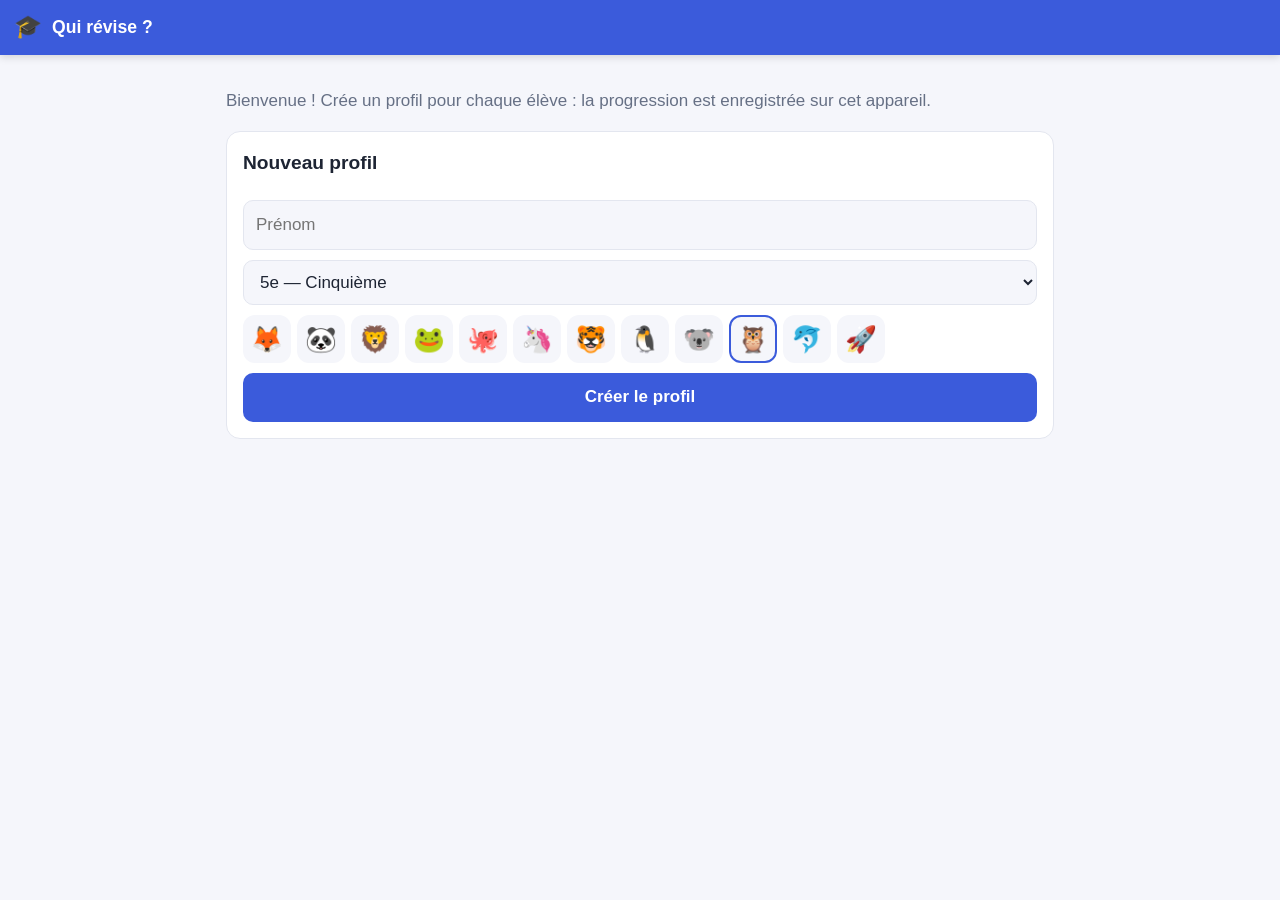
==== index.html @ 38a455ba "Révisio : socle de l'appli web (profils, cours, exercices, IA Gemini, PWA) Co-Authored-By: Claude Op" ====
<!doctype html>
<html lang="fr">
<head>
  <meta charset="utf-8">
  <meta name="viewport" content="width=device-width, initial-scale=1, viewport-fit=cover">
  <meta http-equiv="Content-Security-Policy" content="default-src 'self'; script-src 'self'; style-src 'self'; img-src 'self' data:; connect-src 'self' https://generativelanguage.googleapis.com; object-src 'none'; base-uri 'none'; form-action 'none'">
  <meta name="referrer" content="no-referrer">
  <title>Révisio</title>
  <meta name="description" content="Cours et exercices corrigés pour réviser la 5e et la 1re générale.">
  <meta name="theme-color" content="#3b5bdb">
  <link rel="manifest" href="manifest.webmanifest">
  <link rel="icon" href="icons/icon.svg" type="image/svg+xml">
  <link rel="apple-touch-icon" href="icons/icon-180.png">
  <meta name="apple-mobile-web-app-capable" content="yes">
  <meta name="apple-mobile-web-app-title" content="Révisio">
  <link rel="stylesheet" href="css/style.css">
  <script type="module" src="js/app.js"></script>
</head>
<body>
  <div id="app"><noscript>Active JavaScript pour utiliser Révisio.</noscript></div>
</body>
</html>
---- css/style.css ----
:root {
  --fond: #f5f6fb;
  --carte: #ffffff;
  --texte: #1d2433;
  --doux: #667085;
  --bord: #e3e6ef;
  --primaire: #3b5bdb;
  --vert: #2f9e44;
  --rouge: #e03131;
  --ia: #7048e8;
  --c: var(--primaire);
  --rayon: 14px;
  color-scheme: light dark;
}
@media (prefers-color-scheme: dark) {
  :root {
    --fond: #11141b;
    --carte: #1b2029;
    --texte: #e8ebf2;
    --doux: #98a2b3;
    --bord: #2c3340;
    --primaire: #748ffc;
    --vert: #51cf66;
    --rouge: #ff6b6b;
    --ia: #9775fa;
  }
}

* { box-sizing: border-box; }
html { -webkit-text-size-adjust: 100%; }
body {
  margin: 0;
  font: 17px/1.55 -apple-system, BlinkMacSystemFont, "Segoe UI", Roboto, "Helvetica Neue", Arial, sans-serif;
  background: var(--fond);
  color: var(--texte);
}
a { color: var(--primaire); }
main { max-width: 860px; margin: 0 auto; padding: 16px 16px calc(40px + env(safe-area-inset-bottom)); }
h2 { font-size: 1.2rem; margin: 0 0 12px; }

/* Barre du haut */
.barre {
  position: sticky; top: 0; z-index: 10;
  display: flex; align-items: center; gap: 10px;
  padding: calc(10px + env(safe-area-inset-top)) 14px 10px;
  background: var(--c); color: #fff;
  box-shadow: 0 2px 8px rgb(0 0 0 / 0.15);
}
.barre h1 { flex: 1; min-width: 0; font-size: 1.1rem; margin: 0; white-space: nowrap; overflow: hidden; text-overflow: ellipsis; }
.barre .logo { font-size: 1.4rem; }
.retour-btn { color: #fff; text-decoration: none; font-size: 2rem; line-height: 1; padding: 0 8px 4px 0; }
.droite { display: flex; gap: 8px; align-items: center; }
.chip { color: #fff; text-decoration: none; background: rgb(255 255 255 / 0.2); padding: 4px 12px; border-radius: 99px; font-size: 0.95rem; }
.icone-btn { color: #fff; text-decoration: none; font-size: 1.4rem; padding: 0 4px; }

/* Boutons et champs */
.btn {
  display: inline-flex; align-items: center; justify-content: center; gap: 6px;
  padding: 10px 16px; border-radius: 10px; border: 1px solid var(--bord);
  background: var(--carte); color: var(--texte); font: inherit; font-weight: 600;
  text-decoration: none; cursor: pointer;
}
.btn:disabled { opacity: 0.6; cursor: default; }
.btn.plein { background: var(--c); color: #fff; border-color: transparent; }
.btn.ia { border-color: var(--ia); color: var(--ia); }
.btn.ia.plein { background: var(--ia); color: #fff; }
.btn.vert { background: var(--vert); color: #fff; border-color: transparent; }
.btn.rouge { color: var(--rouge); }
.btn.vert.rouge, .actions .btn.rouge { background: var(--carte); }
.btn.lien { background: none; border: none; color: var(--primaire); padding: 6px 0; font-weight: 500; }
.btn.petit { padding: 5px 10px; font-size: 0.9rem; }
.champ {
  width: 100%; padding: 11px 12px; border: 1px solid var(--bord); border-radius: 10px;
  background: var(--fond); color: var(--texte); font: inherit;
}
textarea.champ { resize: vertical; min-height: 90px; }
.champ:focus { outline: 2px solid var(--c); border-color: transparent; }

.carte { display: block; background: var(--carte); border: 1px solid var(--bord); border-radius: var(--rayon); padding: 16px; margin: 0 0 16px; }
.form { display: grid; gap: 12px; }
.erreur { color: var(--rouge); }
.erreur:empty { display: none; }
.succes { color: var(--vert); }
.petit { font-size: 0.85rem; color: var(--doux); }
.centre-txt { text-align: center; }
.vide { text-align: center; color: var(--doux); padding: 30px 0; }
.intro { color: var(--doux); }

/* Profils */
.profils { display: grid; grid-template-columns: repeat(auto-fill, minmax(140px, 1fr)); gap: 12px; margin-bottom: 20px; }
.profil {
  display: flex; flex-direction: column; align-items: center; gap: 4px; padding: 18px 10px;
  background: var(--carte); border: 1px solid var(--bord); border-radius: var(--rayon);
  font: inherit; color: var(--texte); cursor: pointer;
}
.profil .avatar { font-size: 2.6rem; }
.profil .prenom { font-weight: 700; }
.profil .niveau { color: var(--doux); font-size: 0.9rem; }
.avatars { display: flex; flex-wrap: wrap; gap: 6px; }
.av { font-size: 1.6rem; width: 48px; height: 48px; border-radius: 12px; border: 2px solid transparent; background: var(--fond); cursor: pointer; }
.av.sel { border-color: var(--primaire); }

/* Accueil */
.salut { font-size: 1.3rem; font-weight: 700; margin: 4px 0 16px; }
.niveau-txt { display: block; font-size: 0.9rem; font-weight: 400; color: var(--doux); }
.revoir { display: flex; gap: 14px; align-items: center; text-decoration: none; color: var(--texte); border-left: 5px solid var(--rouge); }
.gros { font-size: 1.8rem; }
.grille { display: grid; grid-template-columns: repeat(auto-fill, minmax(150px, 1fr)); gap: 12px; }
.matiere {
  display: flex; flex-direction: column; gap: 4px; padding: 16px 14px; min-height: 120px;
  background: var(--carte); border: 1px solid var(--bord); border-top: 5px solid var(--c);
  border-radius: var(--rayon); text-decoration: none; color: var(--texte);
}
.m-icone { font-size: 1.8rem; }
.m-nom { font-weight: 700; line-height: 1.25; }
.m-stat { margin-top: auto; font-size: 0.85rem; color: var(--doux); }

/* Matière */
.theme { margin: 22px 0 10px; color: var(--c); font-size: 1rem; text-transform: uppercase; letter-spacing: 0.03em; }
section:first-child > .theme { margin-top: 4px; }
.chapitres { display: grid; gap: 8px; }
.chapitre {
  display: grid; grid-template-columns: 1fr auto; gap: 6px 10px; align-items: center;
  background: var(--carte); border: 1px solid var(--bord); border-left: 5px solid var(--c);
  border-radius: 12px; padding: 12px 14px; text-decoration: none; color: var(--texte);
}
.c-titre { font-weight: 600; }
.c-etat { font-size: 0.85rem; color: var(--doux); }
.c-etat.ko { color: var(--rouge); font-weight: 600; }
.jauge { grid-column: 1 / -1; display: block; height: 5px; background: var(--bord); border-radius: 9px; overflow: hidden; }
.jauge > span { display: block; height: 100%; background: var(--vert); border-radius: 9px; }
.jauge.large { flex: 1; height: 8px; }

/* Chapitre */
.onglets { display: flex; gap: 4px; overflow-x: auto; margin: -4px 0 16px; padding-bottom: 2px; }
.onglets a {
  flex: 1; text-align: center; white-space: nowrap; padding: 9px 12px; border-radius: 10px;
  text-decoration: none; color: var(--doux); background: var(--carte); border: 1px solid var(--bord); font-weight: 600; font-size: 0.95rem;
}
.onglets a.actif { background: var(--c); color: #fff; border-color: transparent; }

.cours { background: var(--carte); border: 1px solid var(--bord); border-radius: var(--rayon); padding: 6px 20px 14px; }
.cours h3 { color: var(--c); margin: 22px 0 8px; font-size: 1.2rem; }
.cours h4 { margin: 18px 0 6px; font-size: 1.05rem; }
.cours h5 { margin: 14px 0 4px; font-size: 1rem; }
.cours p, .cours li { overflow-wrap: anywhere; }
.retenir, .methode { border-radius: 10px; padding: 4px 14px; margin: 14px 0; }
.retenir { background: color-mix(in srgb, var(--c) 12%, transparent); border-left: 4px solid var(--c); }
.methode { background: color-mix(in srgb, var(--vert) 10%, transparent); border-left: 4px solid var(--vert); }
.table { overflow-x: auto; margin: 12px 0; }
table { border-collapse: collapse; width: 100%; font-size: 0.95rem; }
th, td { border: 1px solid var(--bord); padding: 7px 10px; text-align: left; vertical-align: top; }
th { background: color-mix(in srgb, var(--c) 10%, transparent); }
.fin-cours { display: flex; flex-wrap: wrap; gap: 10px; justify-content: space-between; margin: 18px 0; }

/* Exercices */
.score { display: flex; align-items: center; gap: 12px; font-weight: 700; margin-bottom: 14px; }
.exos { display: grid; gap: 14px; }
.exo { background: var(--carte); border: 1px solid var(--bord); border-radius: var(--rayon); padding: 14px 16px; }
.exo.ok { border-color: var(--vert); box-shadow: 0 0 0 1px var(--vert); }
.exo.ko { border-color: var(--rouge); box-shadow: 0 0 0 1px var(--rouge); }
.exo-tete { display: flex; gap: 8px; align-items: center; font-size: 0.85rem; color: var(--doux); }
.exo-num { font-weight: 700; color: var(--c); }
.exo-type { background: var(--fond); padding: 1px 8px; border-radius: 99px; }
.exo-etat { margin-left: auto; }
.deja-ok .exo-etat { color: var(--vert); }
.deja-ko .exo-etat { color: var(--rouge); }
.exo-question { font-weight: 600; }
.exo-question p { margin: 8px 0; }
.choix-liste { display: grid; gap: 8px; }
.choix-liste.vf { grid-template-columns: 1fr 1fr; }
.choix {
  text-align: left; padding: 11px 14px; border-radius: 10px; border: 1px solid var(--bord);
  background: var(--fond); color: var(--texte); font: inherit; cursor: pointer;
}
.choix:disabled { cursor: default; }
.choix.bon { background: color-mix(in srgb, var(--vert) 18%, transparent); border-color: var(--vert); font-weight: 600; }
.choix.mauvais { background: color-mix(in srgb, var(--rouge) 15%, transparent); border-color: var(--rouge); }
.saisie { display: flex; gap: 8px; }
.saisie .champ { flex: 1; }
.actions { display: flex; flex-wrap: wrap; gap: 8px; align-items: center; margin-top: 10px; }
.question-auto { font-weight: 600; }
.corrige h4, .retour h4 { margin: 14px 0 4px; }
.corrige > div, .retour .explication { background: var(--fond); border-radius: 10px; padding: 2px 14px; }
.verdict { font-weight: 700; margin-top: 12px; }
.attendu { margin: 6px 0; }
.note-ia { background: color-mix(in srgb, var(--ia) 10%, transparent); border-left: 4px solid var(--ia); border-radius: 10px; padding: 8px 14px; margin-top: 10px; }
.note-ia .note { font-size: 1.6rem; font-weight: 800; color: var(--ia); }
.ia-zone { margin-top: 18px; text-align: center; }

/* Questions à l'IA */
.fil { display: grid; gap: 10px; margin-bottom: 14px; }
.bulle { padding: 10px 14px; border-radius: 14px; max-width: 92%; overflow-wrap: anywhere; }
.bulle.eleve { justify-self: end; background: var(--c); color: #fff; white-space: pre-wrap; }
.bulle.prof { justify-self: start; background: var(--carte); border: 1px solid var(--bord); }
.bulle.prof p:first-child { margin-top: 0; }
form.carte { display: grid; gap: 10px; }

/* Réglages */
.lignes { display: grid; gap: 8px; margin-bottom: 12px; }
.ligne { display: flex; justify-content: space-between; align-items: center; gap: 8px; flex-wrap: wrap; }
.ligne > span:last-child { display: flex; gap: 6px; }

/* Chargement */
.centre { display: grid; place-items: center; min-height: 60vh; }
.spinner { width: 36px; height: 36px; border: 4px solid var(--bord); border-top-color: var(--primaire); border-radius: 50%; animation: tour 0.8s linear infinite; }
.spinner.petit { width: 20px; height: 20px; border-width: 3px; }
@keyframes tour { to { transform: rotate(360deg); } }

@media (max-width: 480px) {
  body { font-size: 16px; }
  .cours { padding: 4px 14px 12px; }
  .grille { grid-template-columns: 1fr 1fr; }
}
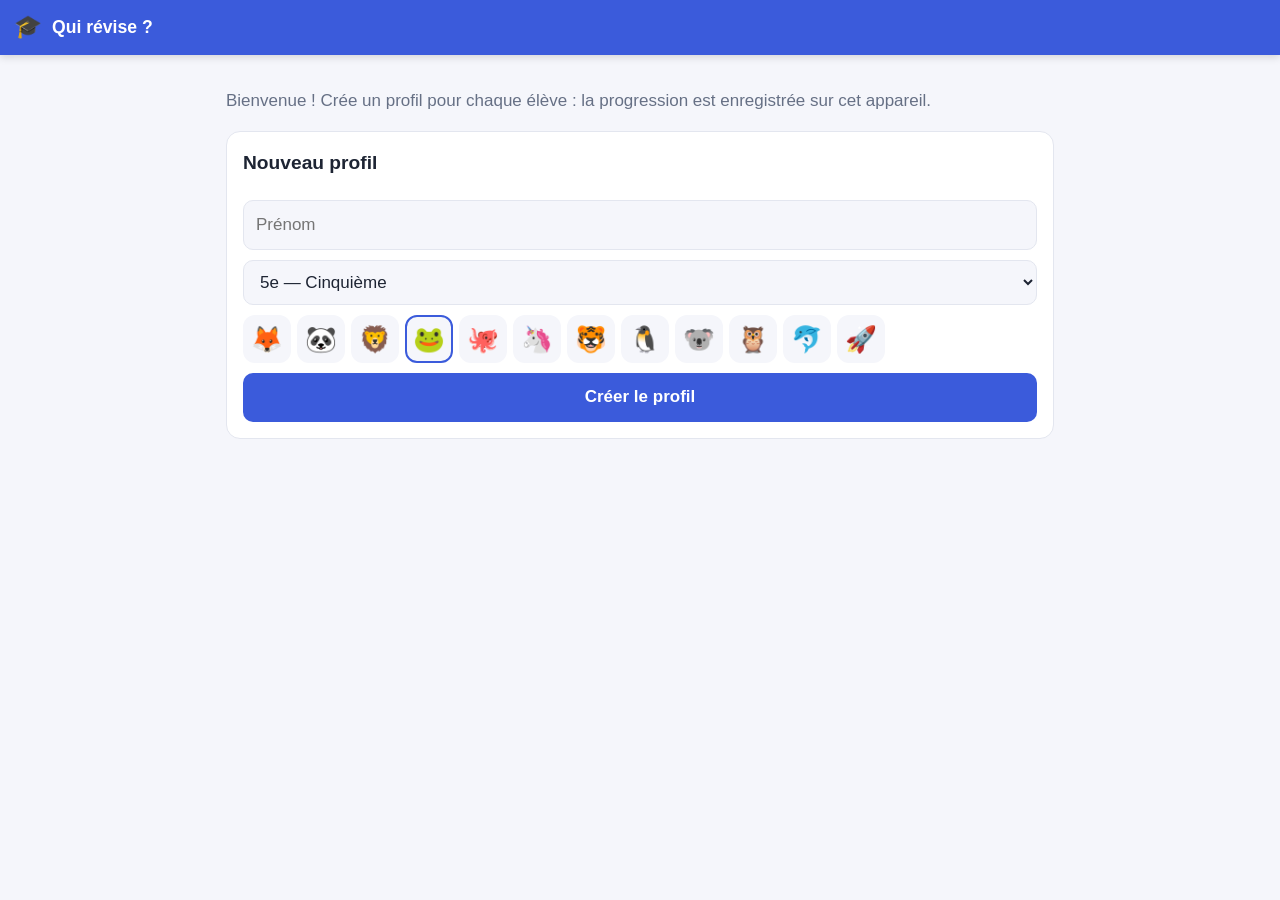
==== commit 717f6dd1: "Code famille : clé Gemini intégrée, chiffrée (PBKDF2 + AES-GCM), déverrouillée une fois par appareil" ====
--- a/index.html
+++ b/index.html
@@ -4,7 +4,7 @@
   <meta charset="utf-8">
   <meta name="viewport" content="width=device-width, initial-scale=1, viewport-fit=cover">
   <meta http-equiv="Content-Security-Policy" content="default-src 'self'; script-src 'self'; style-src 'self'; img-src 'self' data:; connect-src 'self' https://generativelanguage.googleapis.com; object-src 'none'; base-uri 'none'; form-action 'none'">
-  <meta name="referrer" content="no-referrer">
+  <meta name="referrer" content="strict-origin">
   <title>Révisio</title>
   <meta name="description" content="Cours et exercices corrigés pour réviser la 5e et la 1re générale.">
   <meta name="theme-color" content="#3b5bdb">
--- a/css/style.css
+++ b/css/style.css
@@ -212,3 +212,7 @@
   .cours { padding: 4px 14px 12px; }
   .grille { grid-template-columns: 1fr 1fr; }
 }
+
+pre.code { background: #1e2330; color: #e8ebf2; border-radius: 10px; padding: 12px 14px; overflow-x: auto; font: 0.9rem/1.5 ui-monospace, "SF Mono", Menlo, Consolas, monospace; margin: 10px 0; }
+.ia-code { border-left: 5px solid var(--ia); text-align: left; }
+.carte .ia-code { border: none; padding: 0; margin: 12px 0; }
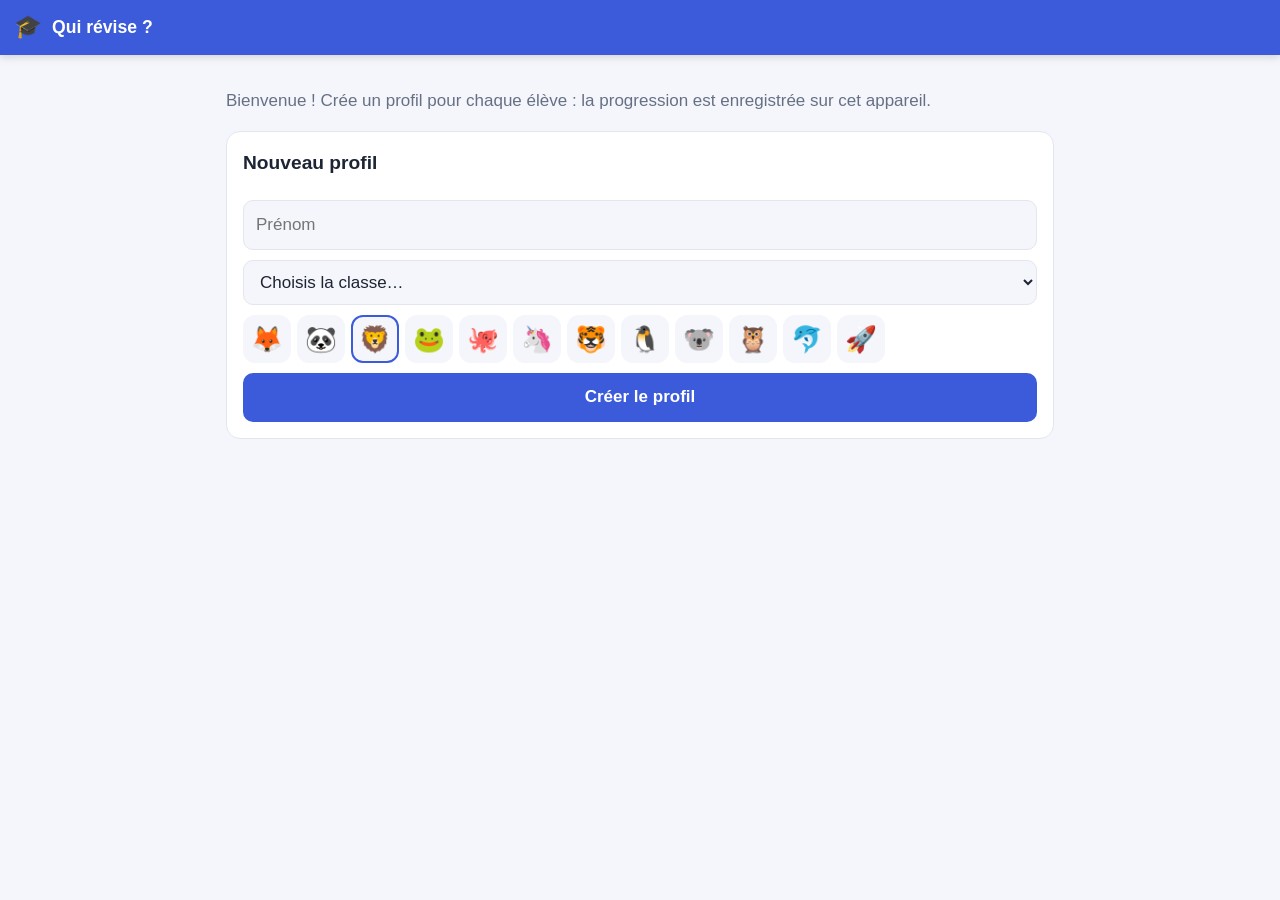
==== commit cd68078e: "6e, 3e et latin (5e, 3e) : 19 matières rédigées, testées par des élèves, relues par des professeurs " ====
--- a/index.html
+++ b/index.html
@@ -6,7 +6,7 @@
   <meta http-equiv="Content-Security-Policy" content="default-src 'self'; script-src 'self'; style-src 'self'; img-src 'self' data:; connect-src 'self' https://generativelanguage.googleapis.com; object-src 'none'; base-uri 'none'; form-action 'none'">
   <meta name="referrer" content="strict-origin">
   <title>Révisio</title>
-  <meta name="description" content="Cours et exercices corrigés pour réviser la 5e et la 1re générale.">
+  <meta name="description" content="Cours et exercices corrigés pour réviser la 6e, la 5e, la 3e et la 1re générale.">
   <meta name="theme-color" content="#3b5bdb">
   <link rel="manifest" href="manifest.webmanifest">
   <link rel="icon" href="icons/icon.svg" type="image/svg+xml">
--- a/css/style.css
+++ b/css/style.css
@@ -48,10 +48,10 @@
 }
 .barre h1 { flex: 1; min-width: 0; font-size: 1.1rem; margin: 0; white-space: nowrap; overflow: hidden; text-overflow: ellipsis; }
 .barre .logo { font-size: 1.4rem; }
-.retour-btn { color: #fff; text-decoration: none; font-size: 2rem; line-height: 1; padding: 0 8px 4px 0; }
+.retour-btn { color: #fff; text-decoration: none; font-size: 2rem; line-height: 1; display: inline-flex; align-items: center; justify-content: center; min-width: 44px; min-height: 44px; margin: -6px 0 -6px -10px; padding-bottom: 4px; }
 .droite { display: flex; gap: 8px; align-items: center; }
 .chip { color: #fff; text-decoration: none; background: rgb(255 255 255 / 0.2); padding: 4px 12px; border-radius: 99px; font-size: 0.95rem; }
-.icone-btn { color: #fff; text-decoration: none; font-size: 1.4rem; padding: 0 4px; }
+.icone-btn { color: #fff; text-decoration: none; font-size: 1.4rem; display: inline-flex; align-items: center; justify-content: center; min-width: 44px; min-height: 44px; margin: -6px -8px -6px 0; }
 
 /* Boutons et champs */
 .btn {
@@ -134,7 +134,7 @@
 /* Chapitre */
 .onglets { display: flex; gap: 4px; overflow-x: auto; margin: -4px 0 16px; padding-bottom: 2px; }
 .onglets a {
-  flex: 1; text-align: center; white-space: nowrap; padding: 9px 12px; border-radius: 10px;
+  flex: 1 1 0; min-width: 0; text-align: center; white-space: nowrap; padding: 9px 12px; border-radius: 10px;
   text-decoration: none; color: var(--doux); background: var(--carte); border: 1px solid var(--bord); font-weight: 600; font-size: 0.95rem;
 }
 .onglets a.actif { background: var(--c); color: #fff; border-color: transparent; }
@@ -216,3 +216,33 @@
 pre.code { background: #1e2330; color: #e8ebf2; border-radius: 10px; padding: 12px 14px; overflow-x: auto; font: 0.9rem/1.5 ui-monospace, "SF Mono", Menlo, Consolas, monospace; margin: 10px 0; }
 .ia-code { border-left: 5px solid var(--ia); text-align: left; }
 .carte .ia-code { border: none; padding: 0; margin: 12px 0; }
+
+.titre-chap { font-size: 1.25rem; margin: 0 0 12px; line-height: 1.3; }
+@media (max-width: 420px) {
+  .onglets { gap: 3px; }
+  .onglets a { padding: 8px 4px; font-size: 0.85rem; }
+}
+.btn.contester { margin-left: 10px; font-size: 0.9rem; }
+
+/* Grec ancien : polices avec esprits et accents bien dessinés */
+.grc { font-family: "Gentium Plus", "GFS Didot", Palatino, "Palatino Linotype", "Times New Roman", "Noto Serif", serif; font-size: 1.08em; }
+
+/* Bandeau « Nouvelle version » */
+.maj {
+  position: fixed; left: 12px; right: 12px; bottom: calc(12px + env(safe-area-inset-bottom)); z-index: 20;
+  max-width: 640px; margin: 0 auto; display: flex; flex-wrap: wrap; gap: 10px; align-items: center; justify-content: space-between;
+  background: var(--carte); border: 1px solid var(--bord); border-left: 5px solid var(--primaire); border-radius: var(--rayon);
+  padding: 12px 14px; box-shadow: 0 6px 24px rgba(0, 0, 0, 0.18);
+}
+.maj-btns { display: flex; gap: 8px; margin-left: auto; }
+
+/* À propos, espace parents */
+.lien-carte { text-decoration: none; color: var(--texte); font-weight: 600; }
+.jour h3 { font-size: 0.95rem; margin: 16px 0 8px; }
+.jour h3::first-letter { text-transform: uppercase; }
+.actions-parents { display: flex; flex-wrap: wrap; gap: 8px; }
+
+/* Texte commun à une série d'exercices */
+.support { background: var(--fond); border: 1px solid var(--bord); border-radius: 10px; padding: 8px 12px; margin: 8px 0 12px; }
+.support summary { cursor: pointer; font-weight: 600; color: var(--c); }
+.support[open] summary { margin-bottom: 6px; }
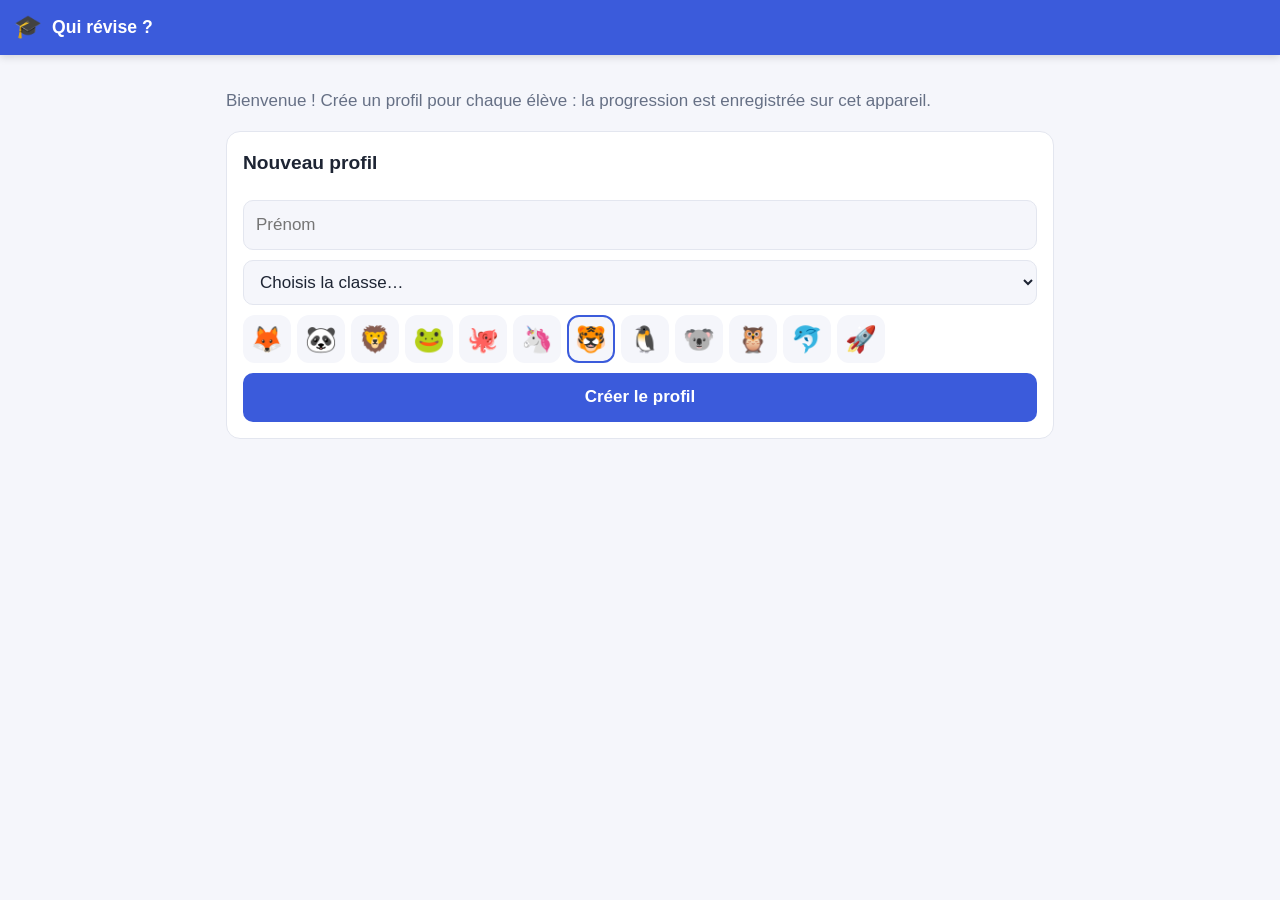
==== commit 84595d09: "Nouveau nom : Revizz (et adresse Cloudflare revizz.kaurio-app.workers.dev) Co-Authored-By: Claude Op" ====
--- a/index.html
+++ b/index.html
@@ -5,18 +5,18 @@
   <meta name="viewport" content="width=device-width, initial-scale=1, viewport-fit=cover">
   <meta http-equiv="Content-Security-Policy" content="default-src 'self'; script-src 'self'; style-src 'self'; img-src 'self' data:; connect-src 'self' https://generativelanguage.googleapis.com; object-src 'none'; base-uri 'none'; form-action 'none'">
   <meta name="referrer" content="strict-origin">
-  <title>Révisio</title>
+  <title>Revizz</title>
   <meta name="description" content="Cours et exercices corrigés pour réviser la 6e, la 5e, la 3e et la 1re générale.">
   <meta name="theme-color" content="#3b5bdb">
   <link rel="manifest" href="manifest.webmanifest">
   <link rel="icon" href="icons/icon.svg" type="image/svg+xml">
   <link rel="apple-touch-icon" href="icons/icon-180.png">
   <meta name="apple-mobile-web-app-capable" content="yes">
-  <meta name="apple-mobile-web-app-title" content="Révisio">
+  <meta name="apple-mobile-web-app-title" content="Revizz">
   <link rel="stylesheet" href="css/style.css">
   <script type="module" src="js/app.js"></script>
 </head>
 <body>
-  <div id="app"><noscript>Active JavaScript pour utiliser Révisio.</noscript></div>
+  <div id="app"><noscript>Active JavaScript pour utiliser Revizz.</noscript></div>
 </body>
 </html>
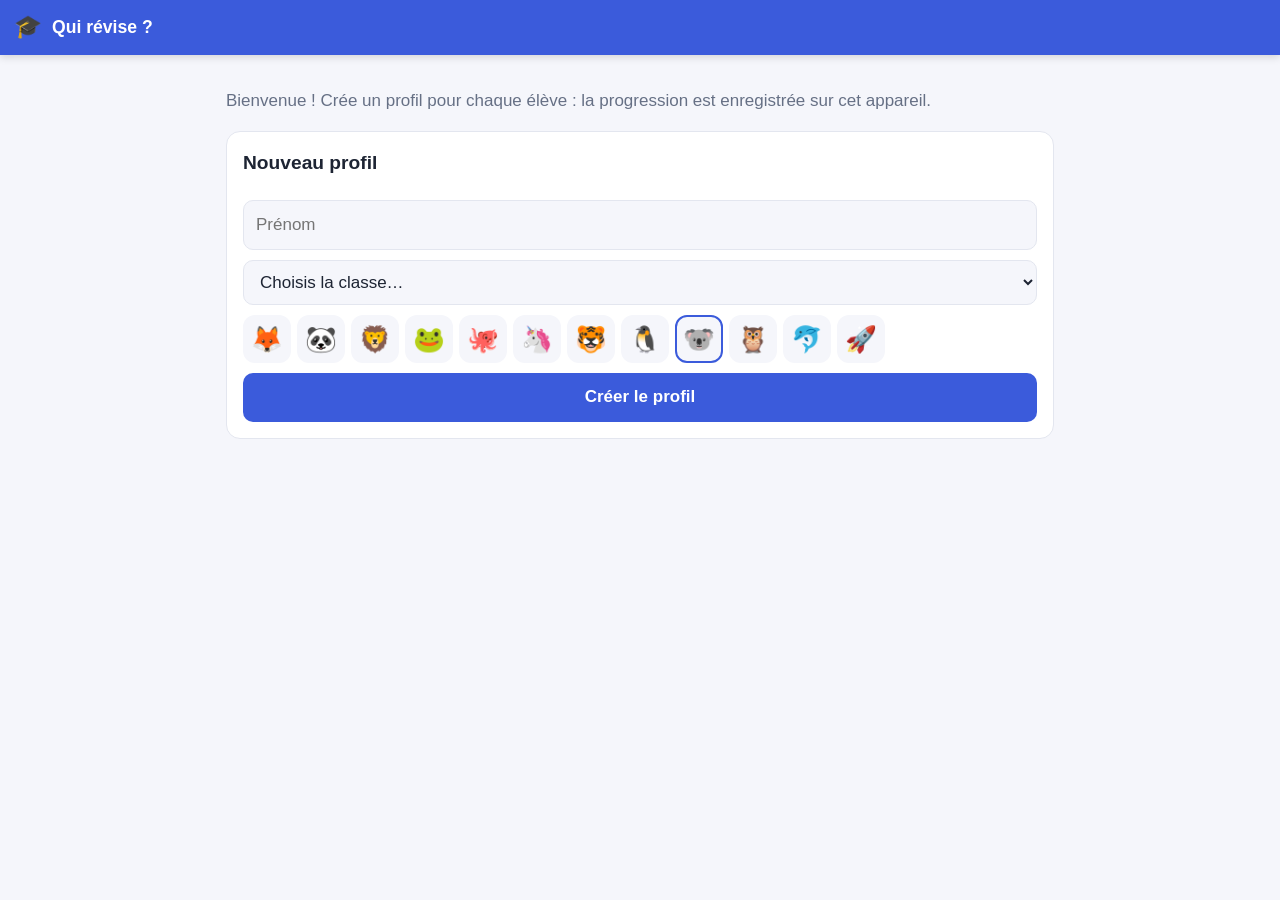
==== commit 5fe1db4c: "GitHub Pages renvoie vers le site Cloudflare (message « nouvelle adresse » à l'arrivée) Co-Authored-" ====
--- a/index.html
+++ b/index.html
@@ -14,6 +14,7 @@
   <meta name="apple-mobile-web-app-capable" content="yes">
   <meta name="apple-mobile-web-app-title" content="Revizz">
   <link rel="stylesheet" href="css/style.css">
+  <script src="js/demenagement.js"></script>
   <script type="module" src="js/app.js"></script>
 </head>
 <body>
--- a/css/style.css
+++ b/css/style.css
@@ -178,6 +178,9 @@
 .choix.mauvais { background: color-mix(in srgb, var(--rouge) 15%, transparent); border-color: var(--rouge); }
 .saisie { display: flex; gap: 8px; }
 .saisie .champ { flex: 1; }
+.accents { display: flex; flex-wrap: wrap; gap: 6px; margin-top: 8px; }
+.accent { min-width: 38px; height: 38px; padding: 0 8px; border: 1px solid var(--bord, #d0d5dd); border-radius: 8px; background: var(--carte, #fff); color: inherit; font-size: 1.1rem; cursor: pointer; }
+.accent:active { transform: scale(0.95); }
 .actions { display: flex; flex-wrap: wrap; gap: 8px; align-items: center; margin-top: 10px; }
 .question-auto { font-weight: 600; }
 .corrige h4, .retour h4 { margin: 14px 0 4px; }
@@ -200,6 +203,15 @@
 .lignes { display: grid; gap: 8px; margin-bottom: 12px; }
 .ligne { display: flex; justify-content: space-between; align-items: center; gap: 8px; flex-wrap: wrap; }
 .ligne > span:last-child { display: flex; gap: 6px; }
+.appareil-ia { padding: 10px 0; border-top: 1px solid var(--bord); }
+.intro-parents { margin: 0 4px 12px; }
+.fiche-enfant + .fiche-enfant { border-top: 1px solid var(--bord); padding-top: 12px; margin-top: 12px; }
+.fiche-enfant h3 { margin: 0 0 8px; }
+.chiffres { display: grid; grid-template-columns: 1fr 1fr; gap: 8px; margin-bottom: 8px; }
+.chiffres > div { background: var(--fond); border-radius: 10px; padding: 10px; display: flex; flex-direction: column; }
+.chiffres strong { font-size: 1.3rem; }
+.ia-appareil { display: flex; justify-content: space-between; align-items: center; gap: 10px; flex-wrap: wrap; border-top: 1px solid var(--bord); padding-top: 12px; margin-top: 12px; }
+.souvenir { display: flex; align-items: center; gap: 8px; margin-top: 10px; }
 
 /* Chargement */
 .centre { display: grid; place-items: center; min-height: 60vh; }
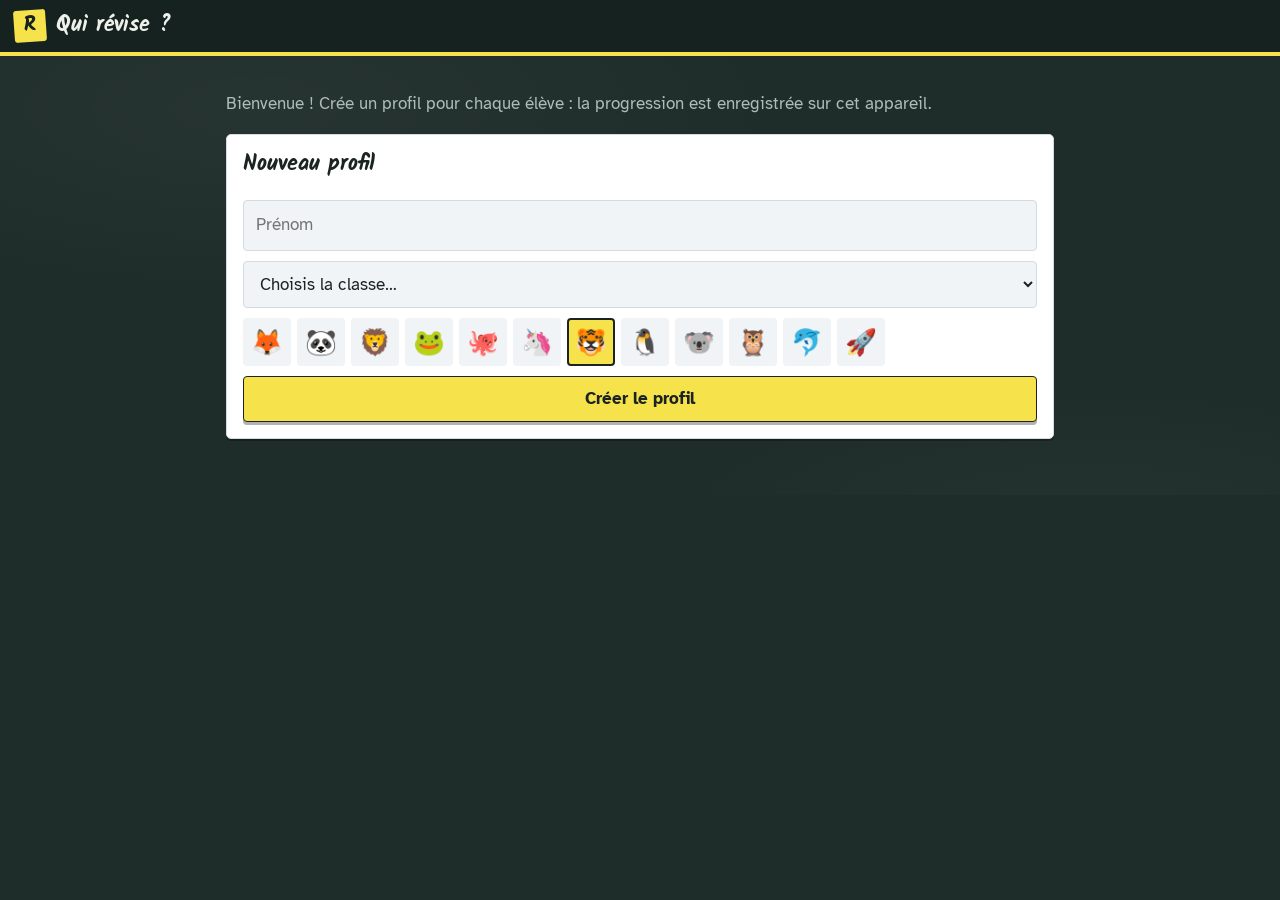
==== commit da51f720: "Nouvelle charte « Tableau et cahier » : ardoise, craie, surligneur jaune, cahier Seyès ; polices Kal" ====
--- a/index.html
+++ b/index.html
@@ -7,7 +7,7 @@
   <meta name="referrer" content="strict-origin">
   <title>Revizz</title>
   <meta name="description" content="Cours et exercices corrigés pour réviser la 6e, la 5e, la 3e et la 1re générale.">
-  <meta name="theme-color" content="#3b5bdb">
+  <meta name="theme-color" content="#162220">
   <link rel="manifest" href="manifest.webmanifest">
   <link rel="icon" href="icons/icon.svg" type="image/svg+xml">
   <link rel="apple-touch-icon" href="icons/icon-180.png">
--- a/css/style.css
+++ b/css/style.css
@@ -1,84 +1,153 @@
+/* Charte « Tableau et cahier » (docs/charte.md) : tableau ardoise, craie, surligneur jaune, cahier Seyès */
+@font-face { font-family: "Kalam"; src: url("../fonts/kalam-700.woff2") format("woff2"); font-weight: 700; font-display: swap; }
+@font-face { font-family: "Atkinson Hyperlegible"; src: url("../fonts/atkinson-400.woff2") format("woff2"); font-weight: 400; font-display: swap; }
+@font-face { font-family: "Atkinson Hyperlegible"; src: url("../fonts/atkinson-700.woff2") format("woff2"); font-weight: 600 800; font-display: swap; }
+
 :root {
-  --fond: #f5f6fb;
-  --carte: #ffffff;
-  --texte: #1d2433;
-  --doux: #667085;
-  --bord: #e3e6ef;
-  --primaire: #3b5bdb;
-  --vert: #2f9e44;
-  --rouge: #e03131;
-  --ia: #7048e8;
-  --c: var(--primaire);
-  --rayon: 14px;
+  /* Le tableau (fond de page) */
+  --ardoise: #1f2d2a;
+  --ardoise-fonce: #162220;
+  --craie: #eef1ea;
+  --craie-douce: #aebcb6;
+  --surligneur: #f6e24a;
+  --surligneur-pale: rgb(246 226 74 / 0.55);
+  /* Le cahier (zones de contenu) */
+  --papier: #ffffff;
+  --encre: #1b2422;
+  --encre-douce: #56625e;
+  --trait: #d3dbe2;
+  --case: #f0f4f7;
+  --seyes: rgb(60 120 200 / 0.09);
+  --seyes-fort: rgb(60 120 200 / 0.2);
+  --marge: rgb(214 59 47 / 0.45);
+  /* Stylos */
+  --vert: #2b8a3e;
+  --rouge: #d0342c;
+  --ia: #2456c9;
+  --primaire: var(--ardoise);
+  --c: var(--surligneur);
+  --rayon: 5px;
+  --trait-surligneur: linear-gradient(176deg, transparent 52%, var(--surligneur-pale) 52% 90%, transparent 90%);
+  --titre: "Kalam", "Chalkboard SE", "Comic Neue", cursive;
+  /* Contexte « tableau » par défaut */
+  --fond: var(--ardoise);
+  --carte: var(--papier);
+  --texte: var(--craie);
+  --doux: var(--craie-douce);
+  --bord: #3b4e49;
   color-scheme: light dark;
 }
 @media (prefers-color-scheme: dark) {
   :root {
-    --fond: #11141b;
-    --carte: #1b2029;
-    --texte: #e8ebf2;
-    --doux: #98a2b3;
-    --bord: #2c3340;
-    --primaire: #748ffc;
-    --vert: #51cf66;
-    --rouge: #ff6b6b;
-    --ia: #9775fa;
+    --ardoise: #121a18;
+    --ardoise-fonce: #0c1211;
+    --papier: #1f2a27;
+    --encre: #e6ebe7;
+    --encre-douce: #a3b1ab;
+    --trait: #364743;
+    --case: #172120;
+    --seyes: rgb(238 241 234 / 0.05);
+    --seyes-fort: rgb(238 241 234 / 0.1);
+    --marge: rgb(255 120 110 / 0.35);
+    --vert: #5ac46e;
+    --rouge: #ff7b72;
+    --ia: #8fb4ff;
+    --primaire: var(--surligneur);
+    --bord: #2c3b37;
+    --trait-surligneur: linear-gradient(177deg, transparent 82%, var(--surligneur) 82% 92%, transparent 92%);
   }
 }
+/* Sur le papier du cahier : encre au lieu de craie */
+.carte, .profil, .matiere, .chapitre, .onglets a, .cours, .exo, .bulle.prof, .maj, .support {
+  --fond: var(--case);
+  --texte: var(--encre);
+  --doux: var(--encre-douce);
+  --bord: var(--trait);
+  color: var(--texte);
+  box-shadow: 0 2px 0 rgb(0 0 0 / 0.28);
+}
+/* Cahier Seyès : interligne 8 px, ligne forte tous les 32 px, colonnes, marge rouge */
+.cours, .exo, .seyes {
+  background-color: var(--papier);
+  background-image:
+    linear-gradient(90deg, transparent 13px, var(--marge) 13px 14.5px, transparent 14.5px),
+    linear-gradient(var(--seyes-fort) 1px, transparent 1px),
+    linear-gradient(var(--seyes) 1px, transparent 1px),
+    linear-gradient(90deg, var(--seyes) 1px, transparent 1px);
+  background-size: 100% 100%, 100% 32px, 100% 8px, 32px 100%;
+  background-position: 0 0, 0 6px, 0 6px, 14px 0;
+}
+/* Coup de surligneur (signature) */
+/* — sur le papier : trait large et translucide ; sur le tableau : trait plein sous les mots (pas de jaune boueux) */
+.surligne, .cours h3 {
+  background: var(--trait-surligneur);
+  -webkit-box-decoration-break: clone; box-decoration-break: clone;
+}
+.salut, .titre-chap {
+  text-decoration: underline var(--surligneur) 5px; text-underline-offset: 7px; text-decoration-skip-ink: none;
+}
 
 * { box-sizing: border-box; }
-html { -webkit-text-size-adjust: 100%; }
+html { -webkit-text-size-adjust: 100%; background: var(--ardoise); }
 body {
   margin: 0;
-  font: 17px/1.55 -apple-system, BlinkMacSystemFont, "Segoe UI", Roboto, "Helvetica Neue", Arial, sans-serif;
-  background: var(--fond);
+  font: 17px/1.55 "Atkinson Hyperlegible", "Segoe UI", sans-serif;
+  background: var(--ardoise);
+  /* Traces d'effaceur sur le tableau */
+  background-image: radial-gradient(ellipse 60% 30% at 20% 12%, rgb(255 255 255 / 0.035), transparent 70%),
+    radial-gradient(ellipse 50% 25% at 85% 60%, rgb(255 255 255 / 0.03), transparent 70%);
+  background-attachment: fixed;
   color: var(--texte);
 }
 a { color: var(--primaire); }
-main { max-width: 860px; margin: 0 auto; padding: 16px 16px calc(40px + env(safe-area-inset-bottom)); }
-h2 { font-size: 1.2rem; margin: 0 0 12px; }
+main { max-width: 860px; margin: 0 auto; padding: 18px 16px calc(40px + env(safe-area-inset-bottom)); }
+main > a:not(.btn):not(.carte):not(.chapitre):not(.matiere), .intro a, .petit a { color: var(--surligneur); }
+h2 { font: 700 1.35rem/1.25 var(--titre); margin: 0 0 12px; }
 
 /* Barre du haut */
 .barre {
   position: sticky; top: 0; z-index: 10;
   display: flex; align-items: center; gap: 10px;
   padding: calc(10px + env(safe-area-inset-top)) 14px 10px;
-  background: var(--c); color: #fff;
-  box-shadow: 0 2px 8px rgb(0 0 0 / 0.15);
-}
-.barre h1 { flex: 1; min-width: 0; font-size: 1.1rem; margin: 0; white-space: nowrap; overflow: hidden; text-overflow: ellipsis; }
-.barre .logo { font-size: 1.4rem; }
-.retour-btn { color: #fff; text-decoration: none; font-size: 2rem; line-height: 1; display: inline-flex; align-items: center; justify-content: center; min-width: 44px; min-height: 44px; margin: -6px 0 -6px -10px; padding-bottom: 4px; }
+  background: var(--ardoise-fonce); color: var(--craie);
+  border-bottom: 4px solid var(--c); /* le rebord du tableau, à la couleur de la matière */
+}
+.barre h1 { flex: 1; min-width: 0; font: 700 1.35rem/1.2 var(--titre); margin: 0; white-space: nowrap; overflow: hidden; text-overflow: ellipsis; }
+.barre .logo { display: inline-grid; place-items: center; width: 32px; height: 32px; background: var(--surligneur); color: var(--ardoise-fonce); font: 700 1.3rem/1 var(--titre); border-radius: 3px; transform: rotate(-4deg); }
+.retour-btn { color: var(--craie); text-decoration: none; font-size: 2rem; line-height: 1; display: inline-flex; align-items: center; justify-content: center; min-width: 44px; min-height: 44px; margin: -6px 0 -6px -10px; padding-bottom: 4px; }
 .droite { display: flex; gap: 8px; align-items: center; }
-.chip { color: #fff; text-decoration: none; background: rgb(255 255 255 / 0.2); padding: 4px 12px; border-radius: 99px; font-size: 0.95rem; }
-.icone-btn { color: #fff; text-decoration: none; font-size: 1.4rem; display: inline-flex; align-items: center; justify-content: center; min-width: 44px; min-height: 44px; margin: -6px -8px -6px 0; }
+.chip { color: var(--craie); text-decoration: none; border: 1.5px solid rgb(238 241 234 / 0.5); padding: 4px 12px; border-radius: 4px; font-size: 0.95rem; }
+.icone-btn { color: var(--craie); text-decoration: none; font-size: 1.4rem; display: inline-flex; align-items: center; justify-content: center; min-width: 44px; min-height: 44px; margin: -6px -8px -6px 0; }
 
 /* Boutons et champs */
 .btn {
   display: inline-flex; align-items: center; justify-content: center; gap: 6px;
-  padding: 10px 16px; border-radius: 10px; border: 1px solid var(--bord);
-  background: var(--carte); color: var(--texte); font: inherit; font-weight: 600;
+  min-height: 44px; padding: 9px 16px; border-radius: 4px; border: 1.5px solid var(--encre);
+  background: var(--papier); color: var(--encre); font: inherit; font-weight: 700;
+  box-shadow: 0 3px 0 rgb(0 0 0 / 0.3);
   text-decoration: none; cursor: pointer;
 }
 .btn:disabled { opacity: 0.6; cursor: default; }
-.btn.plein { background: var(--c); color: #fff; border-color: transparent; }
-.btn.ia { border-color: var(--ia); color: var(--ia); }
-.btn.ia.plein { background: var(--ia); color: #fff; }
-.btn.vert { background: var(--vert); color: #fff; border-color: transparent; }
+.btn:active:not(:disabled) { transform: translateY(2px); box-shadow: 0 1px 0 rgb(0 0 0 / 0.3); }
+.btn.plein { background: var(--surligneur); color: #1b2422; border-color: #1b2422; }
+.btn.ia { border-color: var(--ia); color: var(--ia); background: var(--papier); }
+.btn.ia.plein { background: var(--ia); color: var(--papier); }
+.btn.vert { background: #2b8a3e; color: #fff; border-color: #1b2422; }
 .btn.rouge { color: var(--rouge); }
-.btn.vert.rouge, .actions .btn.rouge { background: var(--carte); }
-.btn.lien { background: none; border: none; color: var(--primaire); padding: 6px 0; font-weight: 500; }
-.btn.petit { padding: 5px 10px; font-size: 0.9rem; }
+.btn.vert.rouge, .actions .btn.rouge { background: var(--papier); }
+.btn.lien { background: none; border: none; box-shadow: none; color: inherit; text-decoration: underline; text-decoration-color: var(--surligneur); text-decoration-thickness: 3px; text-underline-offset: 3px; padding: 6px 0; font-weight: 700; }
+.btn.petit { min-height: 36px; padding: 4px 10px; font-size: 0.9rem; }
 .champ {
-  width: 100%; padding: 11px 12px; border: 1px solid var(--bord); border-radius: 10px;
+  width: 100%; padding: 11px 12px; border: 1.5px solid var(--bord); border-radius: 4px;
   background: var(--fond); color: var(--texte); font: inherit;
 }
 textarea.champ { resize: vertical; min-height: 90px; }
-.champ:focus { outline: 2px solid var(--c); border-color: transparent; }
+.champ:focus { outline: 3px solid var(--surligneur); outline-offset: 1px; border-color: var(--texte); }
 
 .carte { display: block; background: var(--carte); border: 1px solid var(--bord); border-radius: var(--rayon); padding: 16px; margin: 0 0 16px; }
 .form { display: grid; gap: 12px; }
-.erreur { color: var(--rouge); }
+.erreur { color: var(--rouge); font-weight: 700; }
+main > .erreur { color: #ff8a80; }
 .erreur:empty { display: none; }
 .succes { color: var(--vert); }
 .petit { font-size: 0.85rem; color: var(--doux); }
@@ -91,110 +160,135 @@
 .profil {
   display: flex; flex-direction: column; align-items: center; gap: 4px; padding: 18px 10px;
   background: var(--carte); border: 1px solid var(--bord); border-radius: var(--rayon);
-  font: inherit; color: var(--texte); cursor: pointer;
+  font: inherit; color: var(--texte); cursor: pointer; min-height: 44px;
 }
 .profil .avatar { font-size: 2.6rem; }
-.profil .prenom { font-weight: 700; }
+.profil .prenom { font: 700 1.25rem/1.2 var(--titre); }
 .profil .niveau { color: var(--doux); font-size: 0.9rem; }
 .avatars { display: flex; flex-wrap: wrap; gap: 6px; }
-.av { font-size: 1.6rem; width: 48px; height: 48px; border-radius: 12px; border: 2px solid transparent; background: var(--fond); cursor: pointer; }
-.av.sel { border-color: var(--primaire); }
+.av { font-size: 1.6rem; width: 48px; height: 48px; border-radius: 4px; border: 2px solid transparent; background: var(--fond); cursor: pointer; }
+.av.sel { border-color: var(--encre); background: var(--surligneur); }
 
 /* Accueil */
-.salut { font-size: 1.3rem; font-weight: 700; margin: 4px 0 16px; }
-.niveau-txt { display: block; font-size: 0.9rem; font-weight: 400; color: var(--doux); }
-.revoir { display: flex; gap: 14px; align-items: center; text-decoration: none; color: var(--texte); border-left: 5px solid var(--rouge); }
+.salut { display: inline; font: 700 1.9rem/1.3 var(--titre); color: var(--craie); padding: 0 4px; }
+main > .salut { display: block; width: fit-content; margin: 2px 0 18px; }
+.niveau-txt { display: inline-block; width: 100%; margin-top: 4px; font: 400 0.95rem/1.3 "Atkinson Hyperlegible", sans-serif; color: var(--craie-douce); letter-spacing: 0.04em; text-transform: uppercase; }
+.revoir { display: flex; gap: 14px; align-items: center; text-decoration: none; color: var(--texte); border-left: 6px solid var(--rouge); }
 .gros { font-size: 1.8rem; }
 .grille { display: grid; grid-template-columns: repeat(auto-fill, minmax(150px, 1fr)); gap: 12px; }
 .matiere {
-  display: flex; flex-direction: column; gap: 4px; padding: 16px 14px; min-height: 120px;
-  background: var(--carte); border: 1px solid var(--bord); border-top: 5px solid var(--c);
-  border-radius: var(--rayon); text-decoration: none; color: var(--texte);
-}
+  /* Un cahier par matière : dos (reliure) à la couleur de la matière, page Seyès */
+  position: relative; display: flex; flex-direction: column; gap: 2px; padding: 14px 12px 12px 20px; min-height: 124px;
+  border: 0; border-left: 10px solid var(--c);
+  border-radius: 2px 5px 5px 2px; text-decoration: none; color: var(--texte);
+  background-color: var(--papier);
+  background-image: linear-gradient(var(--seyes-fort) 1px, transparent 1px), linear-gradient(var(--seyes) 1px, transparent 1px);
+  background-size: 100% 32px, 100% 8px;
+}
+.matiere:hover, .chapitre:hover, .profil:hover { outline: 3px solid var(--surligneur); outline-offset: 2px; }
 .m-icone { font-size: 1.8rem; }
-.m-nom { font-weight: 700; line-height: 1.25; }
+.m-nom { font: 700 1.2rem/1.15 var(--titre); hyphens: auto; overflow-wrap: anywhere; }
 .m-stat { margin-top: auto; font-size: 0.85rem; color: var(--doux); }
 
 /* Matière */
-.theme { margin: 22px 0 10px; color: var(--c); font-size: 1rem; text-transform: uppercase; letter-spacing: 0.03em; }
+.theme { margin: 26px 0 10px; color: var(--craie); font: 700 1.3rem/1.25 var(--titre); border-bottom: 3px solid var(--c); padding-bottom: 2px; width: fit-content; max-width: 100%; }
 section:first-child > .theme { margin-top: 4px; }
 .chapitres { display: grid; gap: 8px; }
 .chapitre {
   display: grid; grid-template-columns: 1fr auto; gap: 6px 10px; align-items: center;
-  background: var(--carte); border: 1px solid var(--bord); border-left: 5px solid var(--c);
-  border-radius: 12px; padding: 12px 14px; text-decoration: none; color: var(--texte);
-}
-.c-titre { font-weight: 600; }
+  background: var(--carte); border: 0; border-left: 6px solid var(--c);
+  border-radius: 2px 5px 5px 2px; padding: 12px 14px; min-height: 44px; text-decoration: none; color: var(--texte);
+}
+.c-titre { font-weight: 700; }
 .c-etat { font-size: 0.85rem; color: var(--doux); }
 .c-etat.ko { color: var(--rouge); font-weight: 600; }
-.jauge { grid-column: 1 / -1; display: block; height: 5px; background: var(--bord); border-radius: 9px; overflow: hidden; }
-.jauge > span { display: block; height: 100%; background: var(--vert); border-radius: 9px; }
+.jauge { grid-column: 1 / -1; display: block; height: 6px; background: var(--bord); border-radius: 1px; overflow: hidden; }
+.jauge > span { display: block; height: 100%; background: var(--vert); }
 .jauge.large { flex: 1; height: 8px; }
 
 /* Chapitre */
 .onglets { display: flex; gap: 4px; overflow-x: auto; margin: -4px 0 16px; padding-bottom: 2px; }
 .onglets a {
-  flex: 1 1 0; min-width: 0; text-align: center; white-space: nowrap; padding: 9px 12px; border-radius: 10px;
-  text-decoration: none; color: var(--doux); background: var(--carte); border: 1px solid var(--bord); font-weight: 600; font-size: 0.95rem;
-}
-.onglets a.actif { background: var(--c); color: #fff; border-color: transparent; }
-
-.cours { background: var(--carte); border: 1px solid var(--bord); border-radius: var(--rayon); padding: 6px 20px 14px; }
-.cours h3 { color: var(--c); margin: 22px 0 8px; font-size: 1.2rem; }
+  flex: 1 1 0; min-width: 0; text-align: center; white-space: nowrap; padding: 9px 12px; border-radius: 4px 4px 0 0;
+  text-decoration: none; color: var(--doux); background: var(--carte); border: 0; font-weight: 700; font-size: 0.95rem; min-height: 44px;
+  opacity: 0.82;
+}
+.onglets a.actif { background: var(--surligneur); color: #1b2422; opacity: 1; box-shadow: 0 3px 0 var(--c); }
+
+.cours { border: 0; border-radius: 2px; padding: 6px 20px 14px 28px; }
+.cours h3 { display: inline; color: var(--encre); font: 700 1.4rem/1.35 var(--titre); }
+.cours h3::before { content: ""; display: block; height: 22px; }
+.cours h3 + * { margin-top: 10px; }
+.cours > h3:first-child::before { height: 12px; }
 .cours h4 { margin: 18px 0 6px; font-size: 1.05rem; }
 .cours h5 { margin: 14px 0 4px; font-size: 1rem; }
 .cours p, .cours li { overflow-wrap: anywhere; }
-.retenir, .methode { border-radius: 10px; padding: 4px 14px; margin: 14px 0; }
-.retenir { background: color-mix(in srgb, var(--c) 12%, transparent); border-left: 4px solid var(--c); }
-.methode { background: color-mix(in srgb, var(--vert) 10%, transparent); border-left: 4px solid var(--vert); }
+.retenir, .methode { border-radius: 2px; padding: 4px 14px; margin: 14px 0; }
+.retenir { background: color-mix(in srgb, var(--surligneur) 28%, var(--papier)); border-left: 4px solid var(--c); }
+.methode { background: color-mix(in srgb, var(--vert) 10%, var(--papier)); border-left: 4px solid var(--vert); }
 .table { overflow-x: auto; margin: 12px 0; }
 table { border-collapse: collapse; width: 100%; font-size: 0.95rem; }
 th, td { border: 1px solid var(--bord); padding: 7px 10px; text-align: left; vertical-align: top; }
-th { background: color-mix(in srgb, var(--c) 10%, transparent); }
+table { background: var(--papier); }
+th { background: color-mix(in srgb, var(--c) 14%, var(--papier)); }
 .fin-cours { display: flex; flex-wrap: wrap; gap: 10px; justify-content: space-between; margin: 18px 0; }
 
 /* Exercices */
-.score { display: flex; align-items: center; gap: 12px; font-weight: 700; margin-bottom: 14px; }
+.score { display: flex; align-items: center; gap: 12px; font: 700 1.3rem/1.2 var(--titre); margin-bottom: 14px; }
 .exos { display: grid; gap: 14px; }
-.exo { background: var(--carte); border: 1px solid var(--bord); border-radius: var(--rayon); padding: 14px 16px; }
-.exo.ok { border-color: var(--vert); box-shadow: 0 0 0 1px var(--vert); }
-.exo.ko { border-color: var(--rouge); box-shadow: 0 0 0 1px var(--rouge); }
+.exo { border: 0; border-radius: 2px; padding: 12px 16px 14px 26px; }
+.exo.ok { box-shadow: 0 2px 0 rgb(0 0 0 / 0.28), inset 4px 0 0 var(--vert), 0 0 0 2px var(--vert); }
+.exo.ko { box-shadow: 0 2px 0 rgb(0 0 0 / 0.28), inset 4px 0 0 var(--rouge), 0 0 0 2px var(--rouge); }
 .exo-tete { display: flex; gap: 8px; align-items: center; font-size: 0.85rem; color: var(--doux); }
-.exo-num { font-weight: 700; color: var(--c); }
-.exo-type { background: var(--fond); padding: 1px 8px; border-radius: 99px; }
+.exo-num { font: 700 1.15rem/1 var(--titre); color: var(--encre); background: var(--trait-surligneur); padding: 0 3px; }
+.exo-type { border: 1px solid var(--bord); background: var(--papier); padding: 0 7px; border-radius: 3px; }
 .exo-etat { margin-left: auto; }
 .deja-ok .exo-etat { color: var(--vert); }
 .deja-ko .exo-etat { color: var(--rouge); }
+/* Signaler une erreur dans un exercice (drapeau discret en tête, lien après la correction) */
+.drapeau { margin-left: auto; background: none; border: 0; padding: 2px 4px; font-size: 0.95rem; cursor: pointer; opacity: 0.45; }
+.drapeau:hover, .drapeau:focus-visible { opacity: 1; }
+.exo-etat + .drapeau { margin-left: 0; }
+.fin-exo { display: flex; flex-wrap: wrap; gap: 4px 18px; align-items: center; }
+.btn.lien.doux { color: var(--doux); font-size: 0.9rem; }
+.signalement { margin-top: 14px; padding: 12px 14px; background: var(--fond); border-radius: 3px; }
+.signalement h4 { margin: 0 0 10px; }
+.signalement .choix { background: var(--carte); }
+.signalement .champ { margin-top: 10px; min-height: 60px; background: var(--carte); }
+.joindre { display: block; margin-top: 8px; font-size: 0.9rem; }
+.joindre[hidden] { display: none; }
+.merci { margin: 0; font-weight: 600; color: var(--vert); }
 .exo-question { font-weight: 600; }
 .exo-question p { margin: 8px 0; }
 .choix-liste { display: grid; gap: 8px; }
 .choix-liste.vf { grid-template-columns: 1fr 1fr; }
 .choix {
-  text-align: left; padding: 11px 14px; border-radius: 10px; border: 1px solid var(--bord);
-  background: var(--fond); color: var(--texte); font: inherit; cursor: pointer;
+  text-align: left; padding: 11px 14px; min-height: 44px; border-radius: 3px; border: 1.5px solid var(--bord);
+  background: var(--papier); color: var(--texte); font: inherit; cursor: pointer;
 }
 .choix:disabled { cursor: default; }
-.choix.bon { background: color-mix(in srgb, var(--vert) 18%, transparent); border-color: var(--vert); font-weight: 600; }
-.choix.mauvais { background: color-mix(in srgb, var(--rouge) 15%, transparent); border-color: var(--rouge); }
+.choix:hover:not(:disabled) { border-color: var(--texte); }
+.choix.bon { background: color-mix(in srgb, var(--vert) 18%, var(--papier)); border-color: var(--vert); font-weight: 600; }
+.choix.mauvais { background: color-mix(in srgb, var(--rouge) 15%, var(--papier)); border-color: var(--rouge); }
 .saisie { display: flex; gap: 8px; }
 .saisie .champ { flex: 1; }
 .accents { display: flex; flex-wrap: wrap; gap: 6px; margin-top: 8px; }
-.accent { min-width: 38px; height: 38px; padding: 0 8px; border: 1px solid var(--bord, #d0d5dd); border-radius: 8px; background: var(--carte, #fff); color: inherit; font-size: 1.1rem; cursor: pointer; }
+.accent { min-width: 40px; height: 40px; padding: 0 8px; border: 1.5px solid var(--bord); border-radius: 3px; background: var(--papier); color: inherit; font-size: 1.1rem; cursor: pointer; }
 .accent:active { transform: scale(0.95); }
 .actions { display: flex; flex-wrap: wrap; gap: 8px; align-items: center; margin-top: 10px; }
 .question-auto { font-weight: 600; }
 .corrige h4, .retour h4 { margin: 14px 0 4px; }
-.corrige > div, .retour .explication { background: var(--fond); border-radius: 10px; padding: 2px 14px; }
+.corrige > div, .retour .explication { background: var(--fond); border-radius: 2px; padding: 2px 14px; }
 .verdict { font-weight: 700; margin-top: 12px; }
 .attendu { margin: 6px 0; }
-.note-ia { background: color-mix(in srgb, var(--ia) 10%, transparent); border-left: 4px solid var(--ia); border-radius: 10px; padding: 8px 14px; margin-top: 10px; }
-.note-ia .note { font-size: 1.6rem; font-weight: 800; color: var(--ia); }
+.note-ia { background: color-mix(in srgb, var(--ia) 9%, var(--papier)); border-left: 4px solid var(--ia); border-radius: 2px; color: var(--encre); padding: 8px 14px; margin-top: 10px; }
+.note-ia .note { font: 700 1.9rem/1.1 var(--titre); color: var(--rouge); }
 .ia-zone { margin-top: 18px; text-align: center; }
 
 /* Questions à l'IA */
 .fil { display: grid; gap: 10px; margin-bottom: 14px; }
-.bulle { padding: 10px 14px; border-radius: 14px; max-width: 92%; overflow-wrap: anywhere; }
-.bulle.eleve { justify-self: end; background: var(--c); color: #fff; white-space: pre-wrap; }
+.bulle { padding: 10px 14px; border-radius: 4px; max-width: 92%; overflow-wrap: anywhere; }
+.bulle.eleve { justify-self: end; background: var(--surligneur); color: #1b2422; white-space: pre-wrap; }
 .bulle.prof { justify-self: start; background: var(--carte); border: 1px solid var(--bord); }
 .bulle.prof p:first-child { margin-top: 0; }
 form.carte { display: grid; gap: 10px; }
@@ -208,28 +302,41 @@
 .fiche-enfant + .fiche-enfant { border-top: 1px solid var(--bord); padding-top: 12px; margin-top: 12px; }
 .fiche-enfant h3 { margin: 0 0 8px; }
 .chiffres { display: grid; grid-template-columns: 1fr 1fr; gap: 8px; margin-bottom: 8px; }
-.chiffres > div { background: var(--fond); border-radius: 10px; padding: 10px; display: flex; flex-direction: column; }
-.chiffres strong { font-size: 1.3rem; }
+.chiffres > div { background: var(--fond); border-radius: 3px; padding: 10px; display: flex; flex-direction: column; }
+.chiffres strong { font: 700 1.5rem/1.2 var(--titre); }
 .ia-appareil { display: flex; justify-content: space-between; align-items: center; gap: 10px; flex-wrap: wrap; border-top: 1px solid var(--bord); padding-top: 12px; margin-top: 12px; }
 .souvenir { display: flex; align-items: center; gap: 8px; margin-top: 10px; }
+.detail-parents { border: 1px solid var(--bord); border-radius: 3px; padding: 8px 10px; }
+.detail-parents summary { cursor: pointer; list-style: none; display: flex; align-items: center; gap: 6px; }
+.detail-parents summary > .ligne { flex: 1; }
+.detail-parents summary::-webkit-details-marker { display: none; }
+.detail-parents summary::after { content: "›"; color: var(--doux); font-size: 1.2rem; }
+.detail-parents[open] summary::after { transform: rotate(90deg); }
+.detail-parents[open] summary { margin-bottom: 8px; }
+.detail-parents > .lignes .ligne { border-top: 1px solid var(--bord); padding-top: 6px; }
+.detail-parents > .jauge { margin-bottom: 8px; }
+.a-revoir { background: color-mix(in srgb, var(--rouge) 8%, transparent); border-radius: 3px; padding: 10px; margin-bottom: 10px; display: grid; gap: 6px; }
 
 /* Chargement */
 .centre { display: grid; place-items: center; min-height: 60vh; }
-.spinner { width: 36px; height: 36px; border: 4px solid var(--bord); border-top-color: var(--primaire); border-radius: 50%; animation: tour 0.8s linear infinite; }
+.spinner { width: 36px; height: 36px; border: 4px solid var(--bord); border-top-color: var(--surligneur); border-radius: 50%; animation: tour 0.8s linear infinite; }
 .spinner.petit { width: 20px; height: 20px; border-width: 3px; }
 @keyframes tour { to { transform: rotate(360deg); } }
 
 @media (max-width: 480px) {
   body { font-size: 16px; }
-  .cours { padding: 4px 14px 12px; }
+  .cours { padding: 4px 14px 12px 24px; }
+  .exo { padding: 12px 12px 14px 24px; }
+  .salut { font-size: 1.7rem; }
   .grille { grid-template-columns: 1fr 1fr; }
 }
 
-pre.code { background: #1e2330; color: #e8ebf2; border-radius: 10px; padding: 12px 14px; overflow-x: auto; font: 0.9rem/1.5 ui-monospace, "SF Mono", Menlo, Consolas, monospace; margin: 10px 0; }
+pre.code { background: var(--ardoise-fonce); color: var(--craie); border-radius: 3px; padding: 12px 14px; overflow-x: auto; font: 0.9rem/1.5 ui-monospace, "SF Mono", Menlo, Consolas, monospace; margin: 10px 0; }
 .ia-code { border-left: 5px solid var(--ia); text-align: left; }
 .carte .ia-code { border: none; padding: 0; margin: 12px 0; }
 
-.titre-chap { font-size: 1.25rem; margin: 0 0 12px; line-height: 1.3; }
+.titre-chap { display: inline; font: 700 1.55rem/1.35 var(--titre); color: var(--craie); padding: 0 3px; }
+main > .titre-chap { display: block; width: fit-content; max-width: 100%; margin: 0 0 16px; }
 @media (max-width: 420px) {
   .onglets { gap: 3px; }
   .onglets a { padding: 8px 4px; font-size: 0.85rem; }
@@ -243,18 +350,18 @@
 .maj {
   position: fixed; left: 12px; right: 12px; bottom: calc(12px + env(safe-area-inset-bottom)); z-index: 20;
   max-width: 640px; margin: 0 auto; display: flex; flex-wrap: wrap; gap: 10px; align-items: center; justify-content: space-between;
-  background: var(--carte); border: 1px solid var(--bord); border-left: 5px solid var(--primaire); border-radius: var(--rayon);
-  padding: 12px 14px; box-shadow: 0 6px 24px rgba(0, 0, 0, 0.18);
+  background: var(--carte); border: 1.5px solid var(--encre); border-left: 6px solid var(--surligneur); border-radius: 3px;
+  padding: 12px 14px; box-shadow: 0 4px 0 rgb(0 0 0 / 0.35);
 }
 .maj-btns { display: flex; gap: 8px; margin-left: auto; }
 
 /* À propos, espace parents */
-.lien-carte { text-decoration: none; color: var(--texte); font-weight: 600; }
-.jour h3 { font-size: 0.95rem; margin: 16px 0 8px; }
+.lien-carte { text-decoration: none; color: var(--texte); font-weight: 700; }
+.jour h3 { font: 700 1.15rem/1.3 var(--titre); margin: 16px 0 8px; }
 .jour h3::first-letter { text-transform: uppercase; }
 .actions-parents { display: flex; flex-wrap: wrap; gap: 8px; }
 
 /* Texte commun à une série d'exercices */
-.support { background: var(--fond); border: 1px solid var(--bord); border-radius: 10px; padding: 8px 12px; margin: 8px 0 12px; }
-.support summary { cursor: pointer; font-weight: 600; color: var(--c); }
+.support { background: var(--papier); border: 0; border-left: 4px solid var(--c); border-radius: 2px; padding: 8px 12px; margin: 8px 0 12px; }
+.support summary { cursor: pointer; font-weight: 700; color: var(--texte); min-height: 32px; }
 .support[open] summary { margin-bottom: 6px; }
